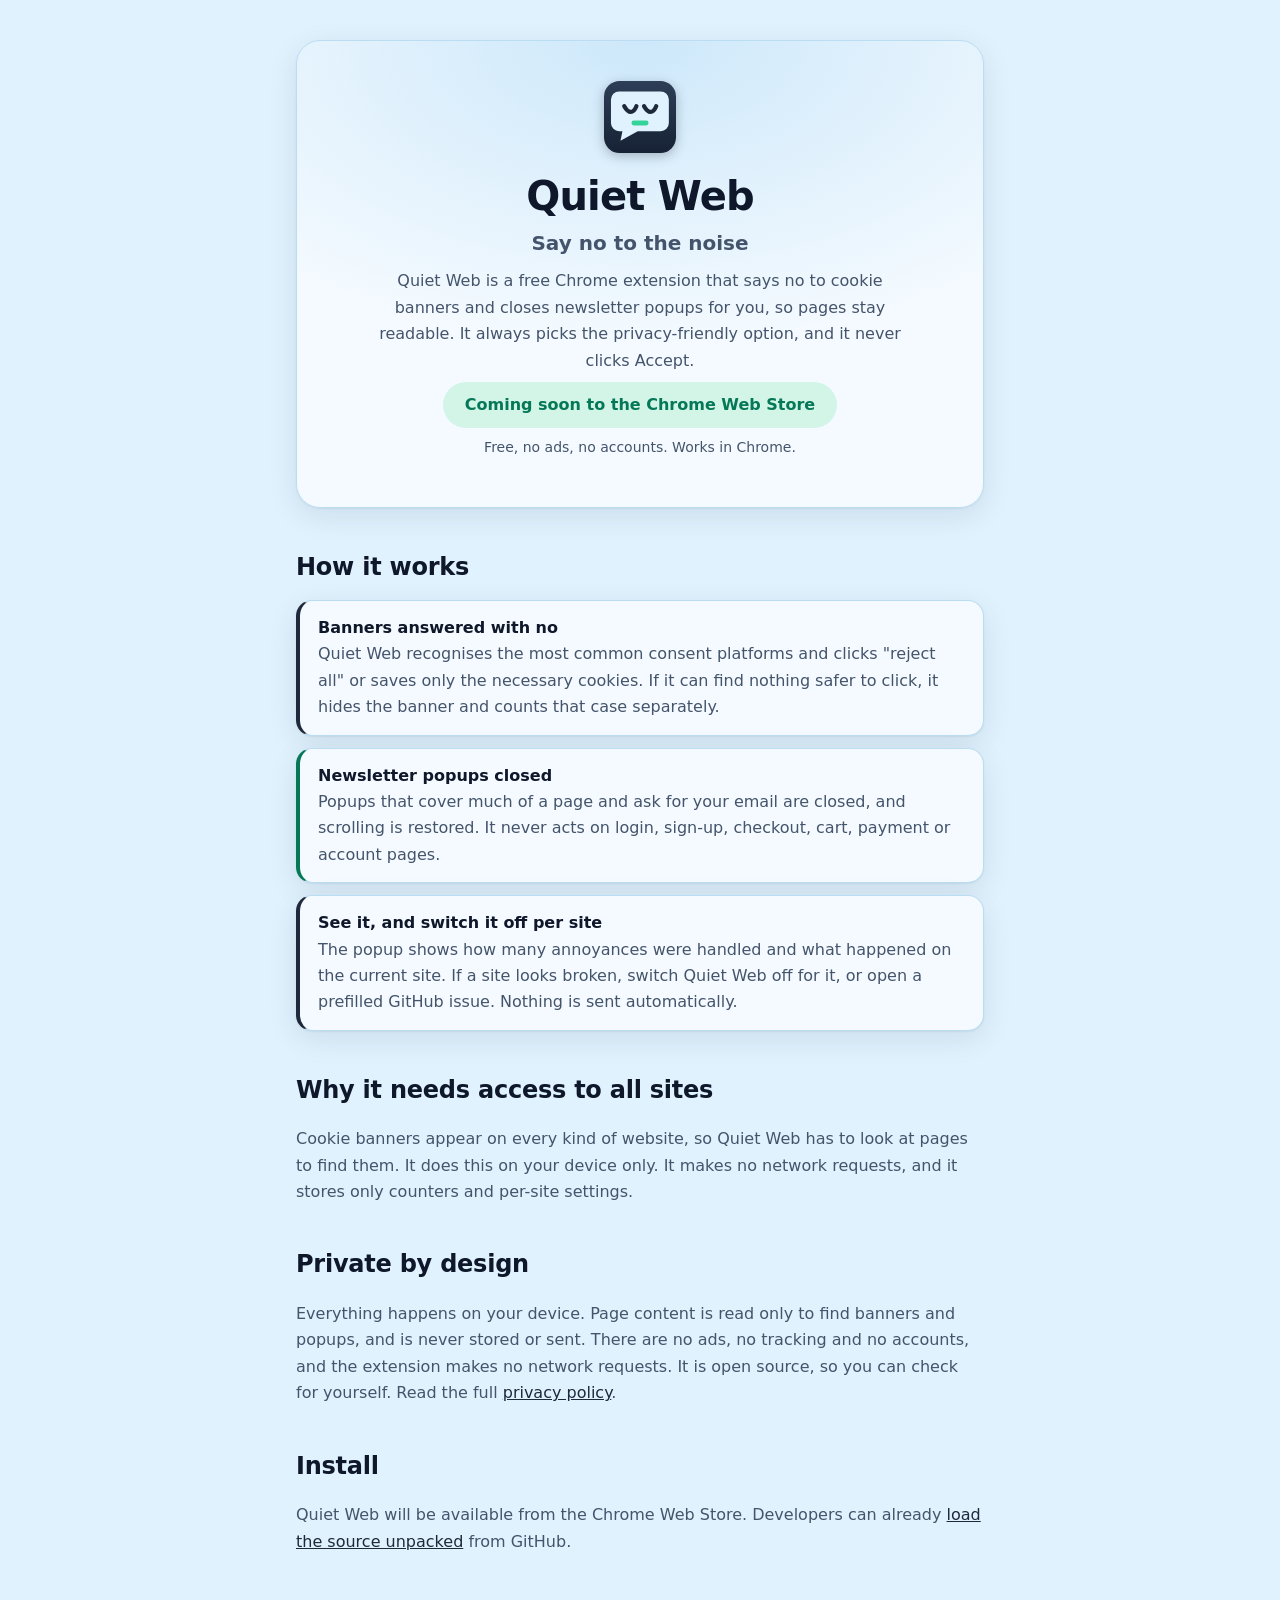
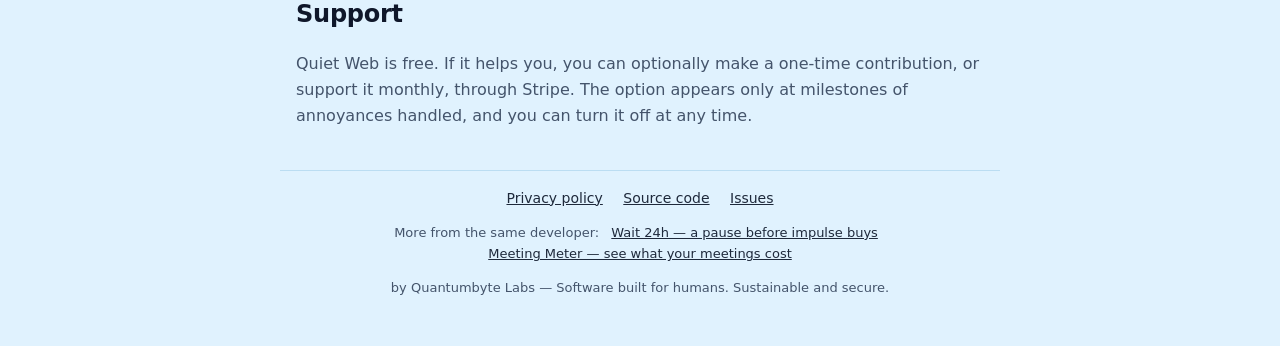
==== docs/index.html @ b0819b06 "Quiet Web 1.0.0: auto-reject cookie banners on 7 consent platforms + generic, never pay-or-consent, " ====
<!doctype html>
<html lang="en">
<head>
<meta charset="utf-8">
<meta name="viewport" content="width=device-width, initial-scale=1">
<title>Quiet Web – Say no to the noise</title>
<meta name="description" content="Quiet Web is a free Chrome extension that automatically rejects cookie banners and closes newsletter popups. Everything happens on your device; nothing is sent anywhere. No ads, no tracking, no accounts.">
<link rel="canonical" href="https://overcrasher.github.io/quiet-web/">
<style>
:root{color-scheme:light dark;--bg:#E0F2FE;--surface:#F4FAFF;--line:#BBDDF2;--fg:#0F172A;--muted:#44546B;--accent:#1E293B;--accent-soft:#CDE8FA;--second:#047857;--second-soft:#D3F5E7;--btn-text:#fff;--shadow:0 1px 2px rgba(15,23,42,.06),0 8px 30px rgba(15,23,42,.09)}
@media(prefers-color-scheme:dark){:root{--bg:#0B1220;--surface:#131C2E;--line:#26354F;--fg:#E7EEF8;--muted:#9FB0C7;--accent:#34D399;--accent-soft:#17263D;--second:#34D399;--second-soft:#12332B;--btn-text:#0F172A;--shadow:0 1px 2px rgba(0,0,0,.3),0 8px 30px rgba(0,0,0,.3)}}
*{box-sizing:border-box}body{margin:0;background:var(--bg);color:var(--fg);font:16px/1.65 ui-rounded,"SF Pro Rounded",-apple-system,"Segoe UI Variable","Segoe UI",system-ui,sans-serif;-webkit-font-smoothing:antialiased}
a{color:var(--accent)}a:focus-visible{outline:2px solid var(--accent);outline-offset:2px}
.mark{filter:drop-shadow(0 3px 6px rgba(30,41,59,.3))}
main{max-width:720px;margin:0 auto;padding:40px 16px 24px}
.hero{background:radial-gradient(120% 100% at 50% 0%,var(--accent-soft),var(--surface) 65%);border:1px solid var(--line);border-radius:24px;padding:40px 24px;text-align:center;box-shadow:var(--shadow)}
h1{margin:12px 0 4px;font-size:40px;line-height:1.15;letter-spacing:-.02em}
.tag{margin:0 0 16px;font-size:20px;color:var(--accent);font-weight:600}
.hero p{max-width:540px;margin:8px auto;color:var(--muted)}
.cta{margin:24px 0 0}
.soon{display:inline-block;background:var(--second-soft);color:var(--second);font-weight:700;padding:10px 22px;border-radius:999px;font-size:16px}
.btn{display:inline-block;background:var(--accent);color:var(--btn-text);font-weight:700;font-size:18px;line-height:1.3;text-decoration:none;padding:14px 28px;border-radius:999px;box-shadow:var(--shadow)}
.btn:hover{filter:brightness(1.08)}
.free{margin:8px 0 0;font-size:14px}
.dev{font-size:14px}
@media(max-width:480px){h1{font-size:32px}.hero{padding:32px 16px}}
h2{margin:40px 0 12px;font-size:24px;letter-spacing:-.01em}
p,li{color:var(--muted)}
.steps{list-style:none;margin:0;padding:0;display:grid;gap:12px}
.steps li{background:var(--surface);border:1px solid var(--line);border-radius:16px;padding:14px 18px;box-shadow:var(--shadow)}
.steps strong{display:block;color:var(--fg)}
.steps li:nth-child(odd){border-left:4px solid var(--accent)}.steps li:nth-child(even){border-left:4px solid var(--second)}
footer{max-width:720px;margin:0 auto;padding:16px 16px 48px;border-top:1px solid var(--line);font-size:14px;color:var(--muted);text-align:center}
footer a{margin:0 8px;display:inline-block}
footer p{margin:12px 0 0;font-size:13px}
</style>
</head>
<body>
<main>
  <header class="hero">
    <svg class="mark" viewBox="0 0 32 32" width="72" height="72" aria-hidden="true"><defs><linearGradient id="mk" x1="0" y1="0" x2="0" y2="1"><stop offset="0" stop-color="#2D3E56"/><stop offset="1" stop-color="#162134"/></linearGradient></defs><rect width="32" height="32" rx="7" fill="url(#mk)"/><path d="M6.4 4.5h19.2a3.8 3.8 0 0 1 3.8 3.8v10.8a3.8 3.8 0 0 1-3.8 3.8H15L7 27.4l.9-4.5H6.4a3.8 3.8 0 0 1-3.8-3.8V8.3a3.8 3.8 0 0 1 3.8-3.8z" transform="translate(.6 .3) scale(.96)" fill="#E0F2FE"/><path d="M9 11.2c1.9 3.4 4 3.4 5.4 0M17.8 11.2c1.9 3.4 4 3.4 5.4 0" fill="none" stroke="#1E293B" stroke-width="1.9" stroke-linecap="round"/><rect x="12.2" y="17.6" width="7.6" height="2.2" rx="1.1" fill="#34D399"/></svg>
    <h1>Quiet Web</h1>
    <p class="tag">Say no to the noise</p>
    <p>Quiet Web is a free Chrome extension that says no to cookie banners and closes newsletter popups for you, so pages stay readable. It always picks the privacy-friendly option, and it never clicks Accept.</p>
    <!-- TODO(store-url): when the Chrome Web Store item is published, delete the "coming soon" line below and
         uncomment this button, replacing STORE_URL with the real item URL (https://chromewebstore.google.com/detail/quiet-web/<extension-id>).
    <p class="cta"><a class="btn" href="STORE_URL" target="_blank" rel="noopener">Add to Chrome — it's free</a></p>
    -->
    <p class="cta"><span class="soon">Coming soon to the Chrome Web Store</span></p>
    <p class="free small">Free, no ads, no accounts. Works in Chrome.</p>
  </header>

  <section>
    <h2>How it works</h2>
    <ol class="steps">
      <li><strong>Banners answered with no</strong>Quiet Web recognises the most common consent platforms and clicks &quot;reject all&quot; or saves only the necessary cookies. If it can find nothing safer to click, it hides the banner and counts that case separately.</li>
      <li><strong>Newsletter popups closed</strong>Popups that cover much of a page and ask for your email are closed, and scrolling is restored. It never acts on login, sign-up, checkout, cart, payment or account pages.</li>
      <li><strong>See it, and switch it off per site</strong>The popup shows how many annoyances were handled and what happened on the current site. If a site looks broken, switch Quiet Web off for it, or open a prefilled GitHub issue. Nothing is sent automatically.</li>
    </ol>
  </section>

  <section>
    <h2>Why it needs access to all sites</h2>
    <p>Cookie banners appear on every kind of website, so Quiet Web has to look at pages to find them. It does this on your device only. It makes no network requests, and it stores only counters and per-site settings.</p>
  </section>

  <section>
    <h2>Private by design</h2>
    <p>Everything happens on your device. Page content is read only to find banners and popups, and is never stored or sent. There are no ads, no tracking and no accounts, and the extension makes no network requests. It is open source, so you can check for yourself. Read the full <a href="privacy.html">privacy policy</a>.</p>
  </section>

  <section>
    <h2>Install</h2>
    <p>Quiet Web will be available from the Chrome Web Store. Developers can already <a href="https://github.com/Overcrasher/quiet-web" rel="noopener">load the source unpacked</a> from GitHub.</p>
  </section>

  <section>
    <h2>Support</h2>
    <p>Quiet Web is free. If it helps you, you can optionally make a one-time contribution, or support it monthly, through Stripe. The option appears only at milestones of annoyances handled, and you can turn it off at any time.</p>
  </section>
</main>
<footer>
  <a href="privacy.html">Privacy policy</a>
  <a href="https://github.com/Overcrasher/quiet-web">Source code</a>
  <a href="https://github.com/Overcrasher/quiet-web/issues">Issues</a>
  <p>More from the same developer:
    <a href="https://chromewebstore.google.com/detail/wait-24h/pkgdjohoemjkejcbfbkfobbbjcpdabme" target="_blank" rel="noopener">Wait 24h — a pause before impulse buys</a>
    <a href="https://chromewebstore.google.com/detail/meeting-meter/ffkniocclnaojfdcoofnjkfnihnpgnlb" target="_blank" rel="noopener">Meeting Meter — see what your meetings cost</a></p>
  <p>by Quantumbyte Labs — Software built for humans. Sustainable and secure.</p>
</footer>
</body>
</html>
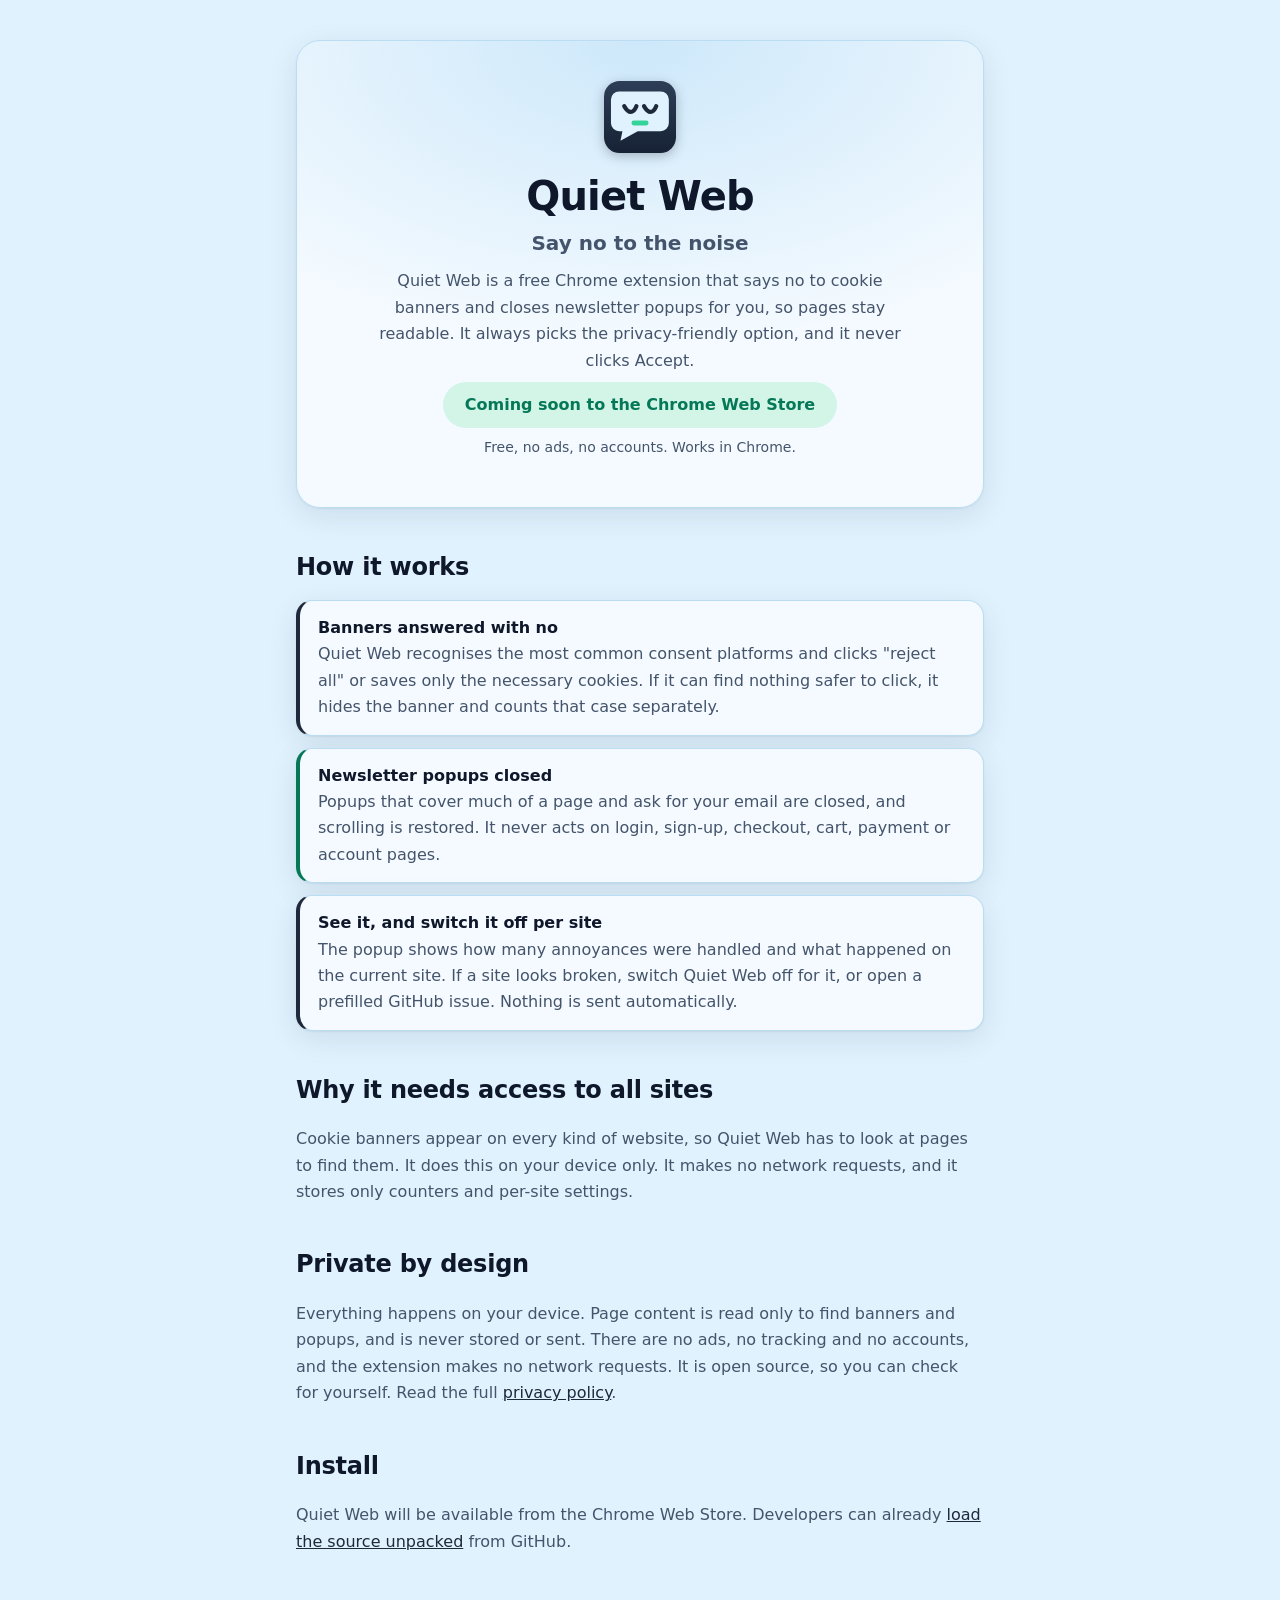
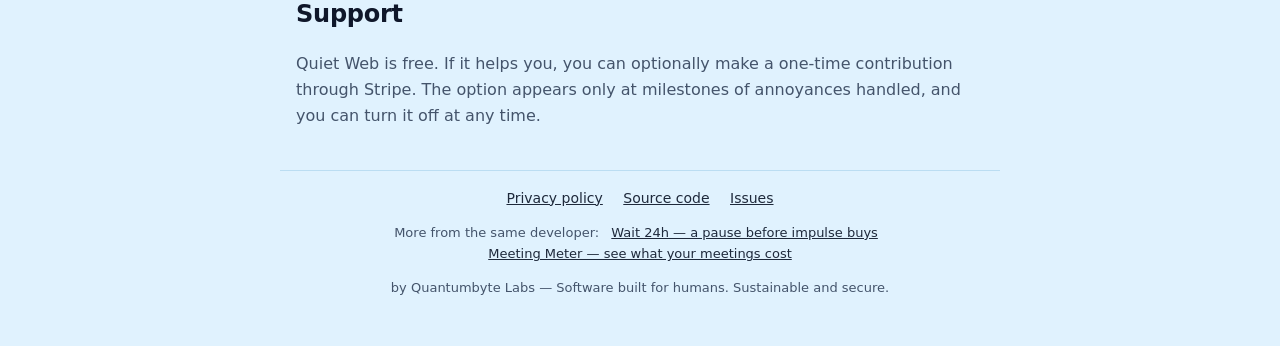
==== commit 541f4d03: "Store texts: describe the optional one-time donation without listing amounts Co-Authored-By: Claude " ====
--- a/docs/index.html
+++ b/docs/index.html
@@ -76,7 +76,7 @@
 
   <section>
     <h2>Support</h2>
-    <p>Quiet Web is free. If it helps you, you can optionally make a one-time contribution, or support it monthly, through Stripe. The option appears only at milestones of annoyances handled, and you can turn it off at any time.</p>
+    <p>Quiet Web is free. If it helps you, you can optionally make a one-time contribution through Stripe. The option appears only at milestones of annoyances handled, and you can turn it off at any time.</p>
   </section>
 </main>
 <footer>
